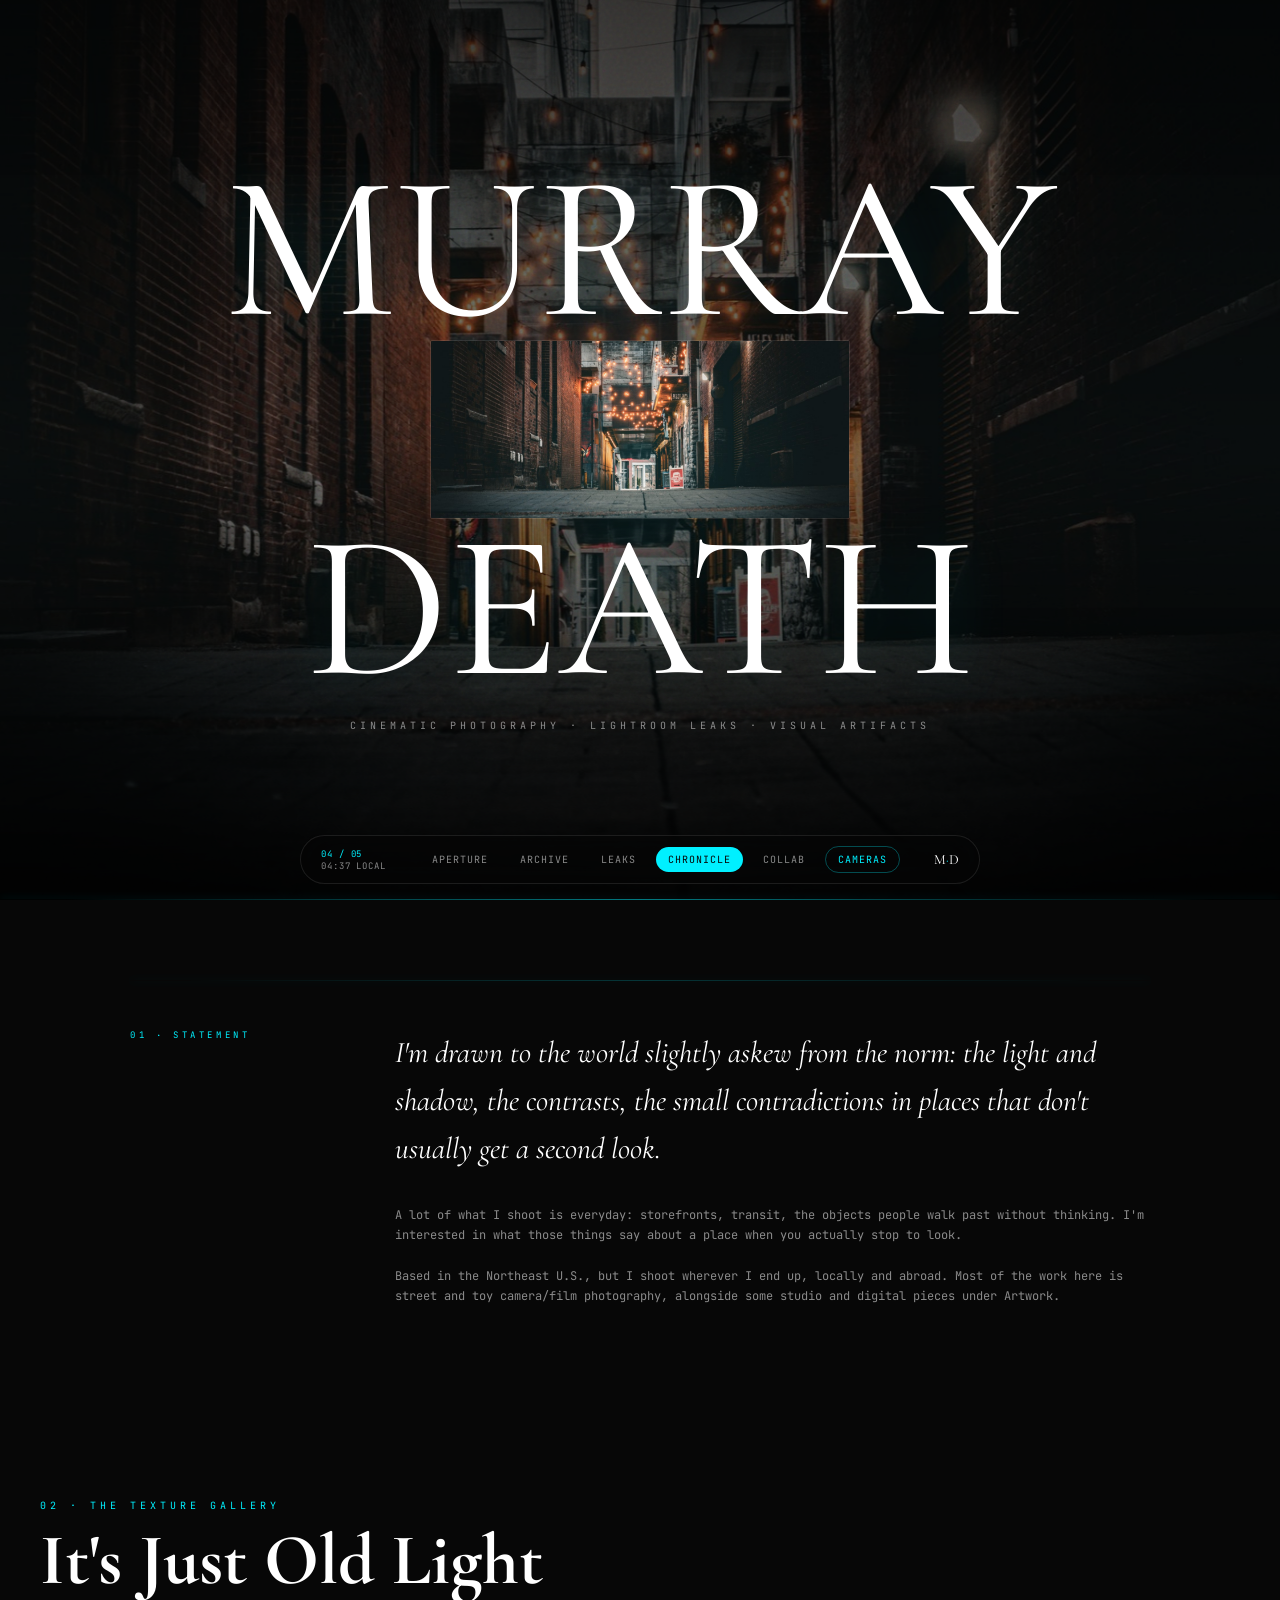
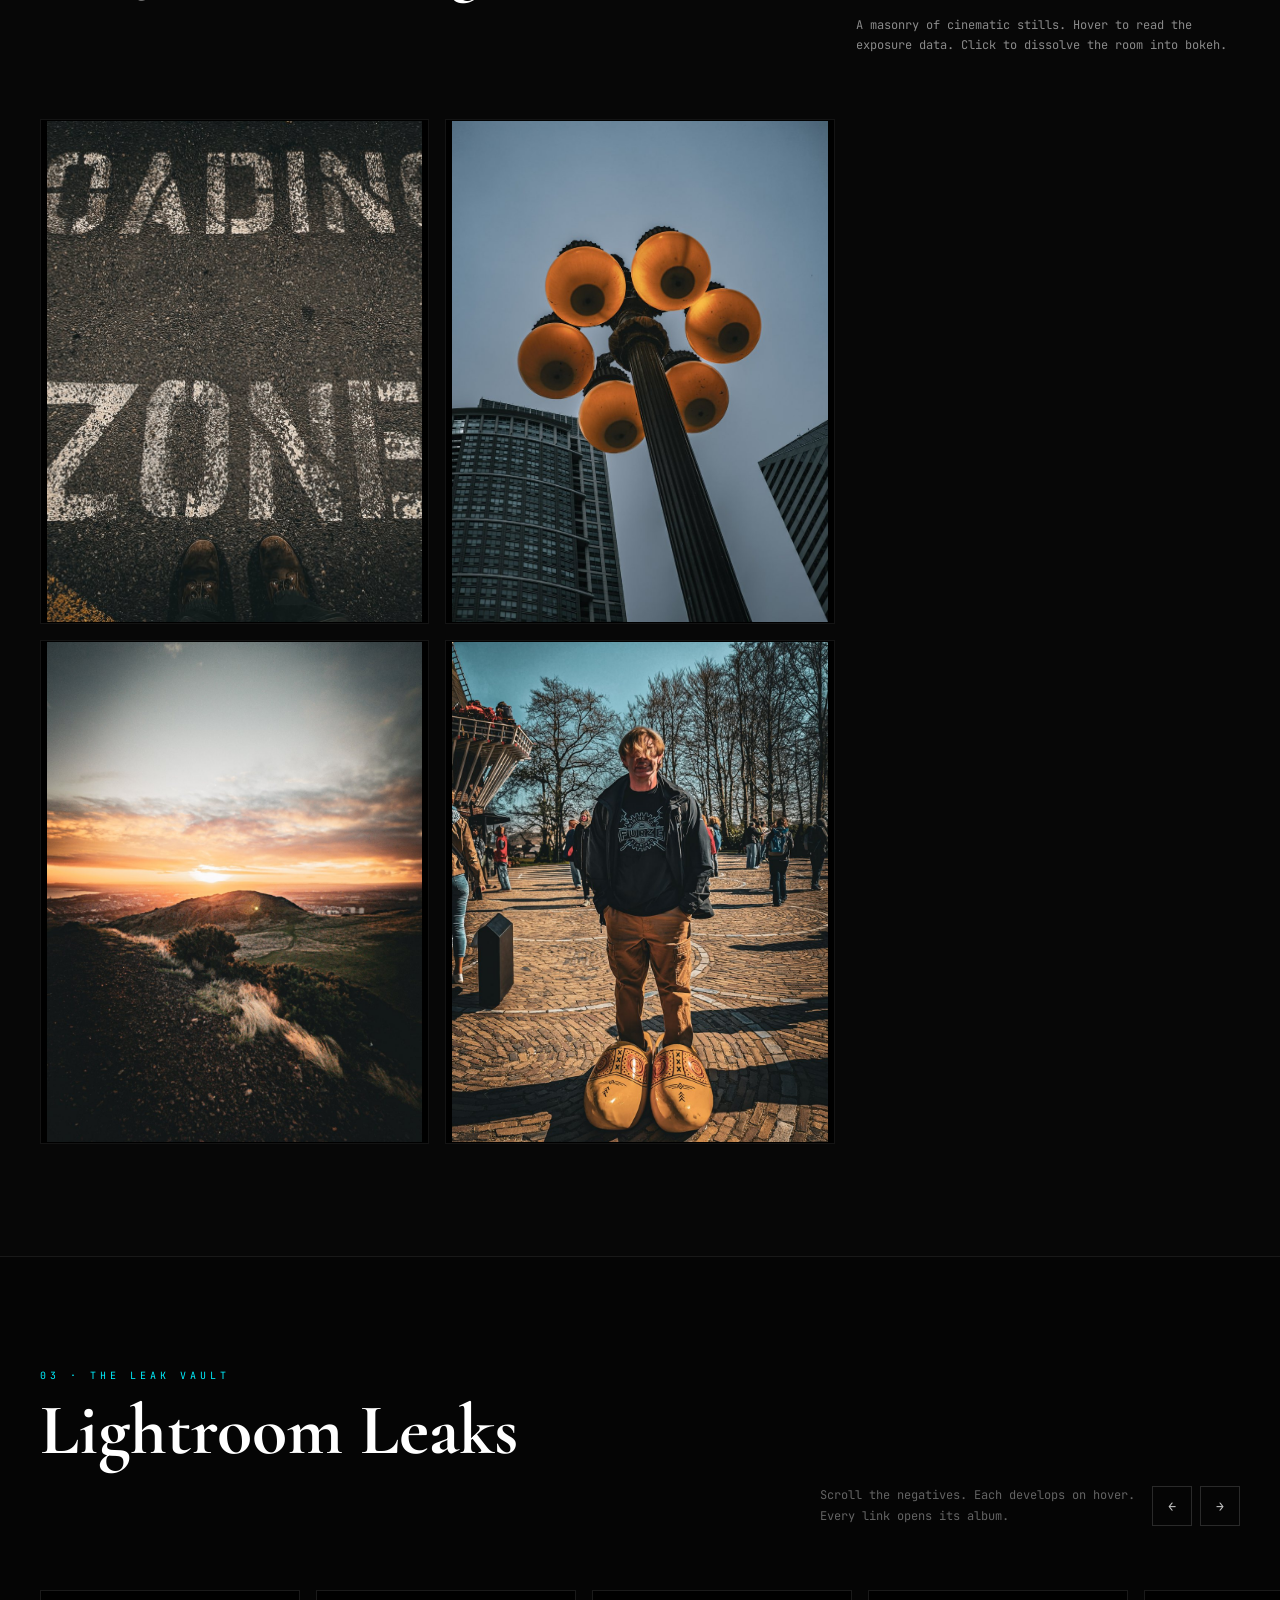
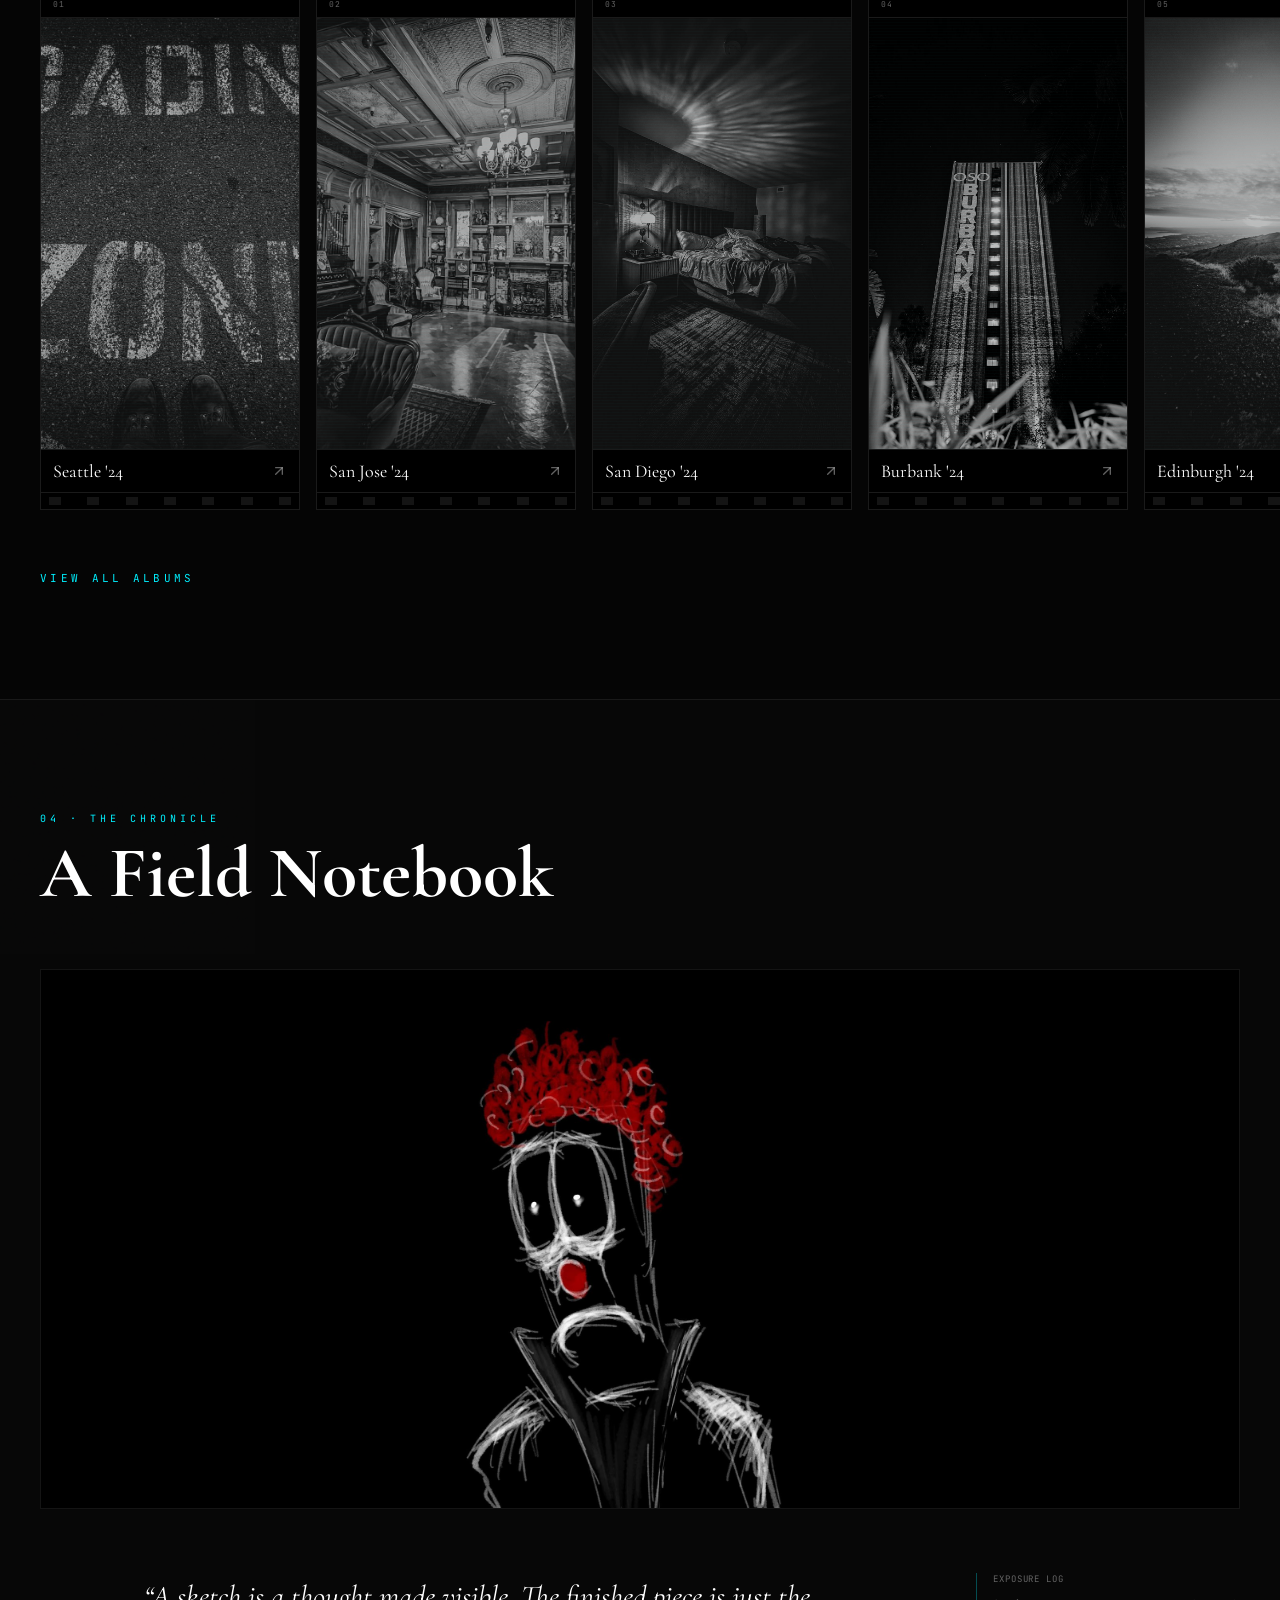
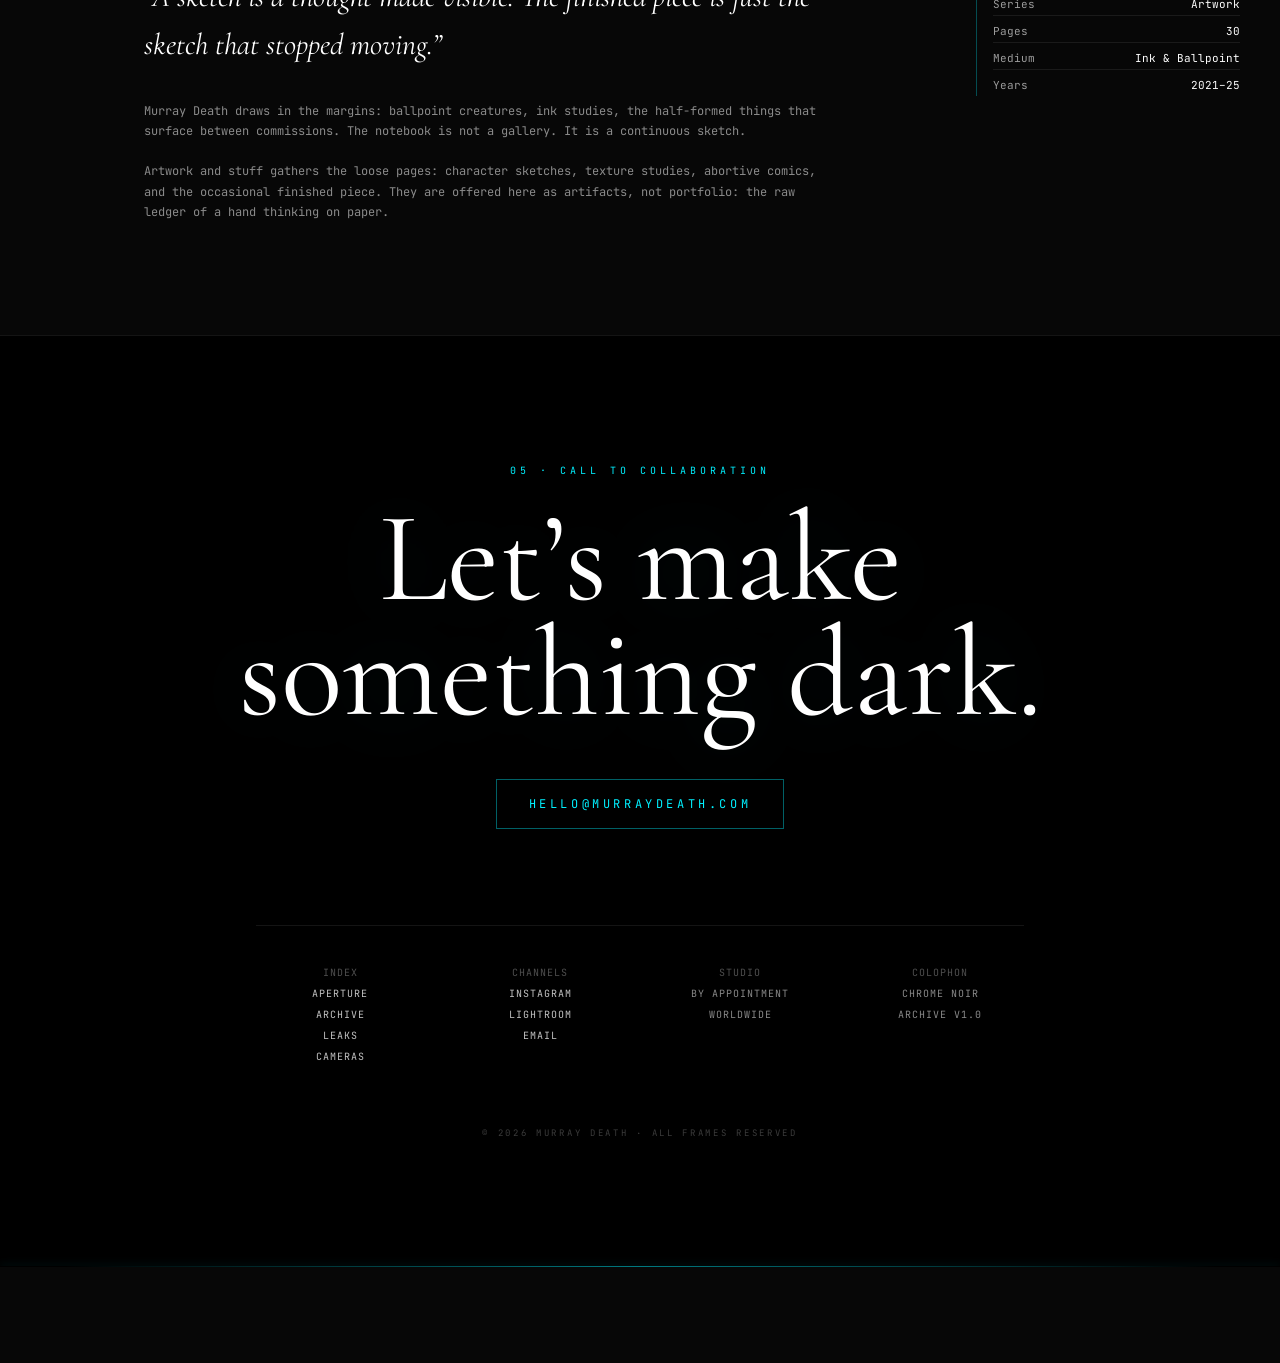
==== index.html @ f75fe33d "new new" ====
<!doctype html>
<html lang="en">
<head>
<meta charset="UTF-8" />
<meta name="viewport" content="width=device-width, initial-scale=1.0" />
<title>Murray Death: Cinematic Photography &amp; Visual Artifacts</title>
<meta name="description" content="Murray Death: cinematic street and film photography, Lightroom leaks, and visual artifacts. Moody, high-contrast archive of work shot across the U.S. and abroad." />
<link rel="stylesheet" href="https://murraydeathdesigns.github.io/assets/css/style.css" />
</head>
<body>

  <!-- Developing loader (first paint only) -->
  <div class="developing-loader">
    <div class="text-center">
      <div class="track"><div class="sweep"></div></div>
      <p>Developing</p>
    </div>
  </div>

  <div class="lens-flare" aria-hidden="true"></div>

  <!-- ================= 01 · Aperture Hero ================= -->
  <section id="aperture" class="hero grain-overlay">
    <div class="hero-bg">
      <img id="hero-bg-img" src="https://murraydeathdesigns.github.io/assets/images/hero/aperture.jpg" alt="Noir figure emerging from shadow" />
      <div class="fade"></div>
    </div>

    <div class="hero-content">
      <span class="hero-line top">MURRAY</span>
      <div class="hero-frame">
        <img id="hero-frame-img" src="https://murraydeathdesigns.github.io/assets/images/hero/aperture.jpg" alt="Aperture still" class="animate-develop" />
      </div>
      <span class="hero-line bottom">DEATH</span>
      <div class="hero-meta">Cinematic Photography &middot; Lightroom Leaks &middot; Visual Artifacts</div>
    </div>

    <div class="leak-border"></div>
  </section>

  <!-- ================= 01 · Statement ================= -->
  <section id="statement" class="statement grain-overlay wrap-narrow">
    <div class="leak-border" style="opacity:0.4"></div>
    <div class="statement-grid reveal in-view">
      <p class="statement-label">01 &middot; Statement</p>
      <div class="statement-copy">
        <p class="statement-quote">
          I'm drawn to the world slightly askew from the norm: the light and
          shadow, the contrasts, the small contradictions in places that
          don't usually get a second look.
        </p>
        <p class="body">
          A lot of what I shoot is everyday: storefronts, transit, the
          objects people walk past without thinking. I'm interested in what
          those things say about a place when you actually stop to look.
        </p>
        <p class="body">
          Based in the Northeast U.S., but I shoot wherever I end up,
          locally and abroad. Most of the work here is street and toy
          camera/film photography, alongside some studio and digital pieces
          under Artwork.
        </p>
      </div>
    </div>
  </section>

  <!-- ================= 02 · The Texture Gallery ================= -->
  <section id="archive" class="gallery grain-overlay wrap">
    <header class="gallery-header">
      <div>
        <p class="section-label">02 &middot; The Texture Gallery</p>
        <h2 class="section-heading">It's Just Old Light</h2>
      </div>
      <p class="gallery-intro">
        A masonry of cinematic stills. Hover to read the exposure data. Click
        to dissolve the room into bokeh.
      </p>
    </header>

    <div class="gallery-grid" id="gallery-grid"></div>
  </section>

  <!-- Lightbox for the Texture Gallery -->
  <div class="lightbox" id="lightbox">
    <div class="lightbox-backdrop">
      <img class="lightbox-bg-img" src="" alt="" />
      <div class="tint"></div>
    </div>
    <figure>
      <img class="lightbox-fig-img" src="" alt="" />
      <figcaption>
        <span class="name"></span>
        <span class="exif"></span>
      </figcaption>
    </figure>
    <button class="lightbox-close focus-ring" aria-label="Close"></button>
  </div>

  <!-- ================= 03 · The Leak Vault ================= -->
  <section id="leaks" class="vault grain-overlay">
    <header class="vault-header wrap">
      <div>
        <p class="section-label">03 &middot; The Leak Vault</p>
        <h2 class="section-heading">Lightroom Leaks</h2>
      </div>
      <div class="side">
        <p class="vault-intro">Scroll the negatives. Each develops on hover. Every link opens its album.</p>
        <div class="vault-scroll-btns">
          <button id="vault-prev" class="focus-ring" aria-label="Scroll left">&larr;</button>
          <button id="vault-next" class="focus-ring" aria-label="Scroll right">&rarr;</button>
        </div>
      </div>
    </header>

    <div class="vault-scroller hide-scrollbar" id="vault-scroller"></div>

    <div class="vault-more wrap">
      <a href="https://lightroom.adobe.com" target="_blank" rel="noopener noreferrer" class="focus-ring">
        View All Albums
      </a>
    </div>
  </section>

  <!-- ================= 04 · The Chronicle ================= -->
  <section id="chronicle" class="chronicle grain-overlay wrap">
    <header>
      <p class="section-label">04 &middot; The Chronicle</p>
      <h2 class="section-heading">A Field Notebook</h2>
    </header>

    <figure class="chronicle-frame reveal in-view" id="chronicle-frame">
      <!-- slides injected by home.js -->
      <div class="scanlines" style="position:absolute;inset:0;opacity:0.2;pointer-events:none;"></div>
      <figcaption id="chronicle-caption">Frame 001 &middot; Artwork</figcaption>
      <div class="chronicle-dots" id="chronicle-dots"></div>
    </figure>

    <div class="chronicle-body">
      <div class="chronicle-text">
        <p class="pull-quote">&ldquo;A sketch is a thought made visible. The finished piece is just the sketch that stopped moving.&rdquo;</p>
        <p class="body">
          Murray Death draws in the margins: ballpoint creatures, ink
          studies, the half-formed things that surface between commissions.
          The notebook is not a gallery. It is a continuous sketch.
        </p>
        <p class="body">
          Artwork and stuff gathers the loose pages: character sketches,
          texture studies, abortive comics, and the occasional finished
          piece. They are offered here as artifacts, not portfolio: the raw
          ledger of a hand thinking on paper.
        </p>
      </div>
      <aside class="chronicle-aside">
        <div class="log">
          <p class="log-title">Exposure Log</p>
          <ul>
            <li><span>Series</span><span class="val">Artwork</span></li>
            <li><span>Pages</span><span class="val" id="chronicle-pages">25</span></li>
            <li><span>Medium</span><span class="val">Ink &amp; Ballpoint</span></li>
            <li><span>Years</span><span class="val">2021&ndash;25</span></li>
          </ul>
        </div>
      </aside>
    </div>
  </section>

  <!-- ================= 05 · Collaboration Footer ================= -->
  <footer id="collaborate" class="site-footer grain-overlay">
    <div class="inner">
      <p class="section-label">05 &middot; Call to Collaboration</p>
      <h2 class="reveal in-view">Let&rsquo;s make<br />something dark.</h2>

      <a href="mailto:hello@murraydeath.com" class="footer-cta focus-ring">
        hello@murraydeath.com
      </a>

      <div class="footer-grid">
        <div class="col">
          <span class="label">Index</span>
          <a href="#aperture" class="focus-ring">Aperture</a>
          <a href="#archive" class="focus-ring">Archive</a>
          <a href="#leaks" class="focus-ring">Leaks</a>
          <a href="https://murraydeathdesigns.github.io/assets/cameras.html" class="focus-ring">Cameras</a>
        </div>
        <div class="col">
          <span class="label">Channels</span>
          <a href="https://www.instagram.com/murraydeath" target="_blank" rel="noopener noreferrer" class="focus-ring">Instagram</a>
          <a href="https://lightroom.adobe.com" target="_blank" rel="noopener noreferrer" class="focus-ring">Lightroom</a>
          <a href="mailto:hello@murraydeath.com" class="focus-ring">Email</a>
        </div>
        <div class="col">
          <span class="label">Studio</span>
          <span class="muted">By appointment</span>
          <span class="muted">Worldwide</span>
        </div>
        <div class="col">
          <span class="label">Colophon</span>
          <span class="muted">Chrome Noir</span>
          <span class="muted">Archive v1.0</span>
        </div>
      </div>

      <p class="copyright" id="copyright">&copy; 2026 Murray Death &middot; All frames reserved</p>
    </div>
    <div class="leak-border"></div>
  </footer>

  <!-- ================= Command Bar ================= -->
  <nav class="command-bar">
    <div class="bar glass-bar">
      <div class="meta">
        <span class="idx text-leak">01 / 05</span>
        <span class="clock"></span>
      </div>
      <div class="nav">
        <a href="#aperture" data-section="aperture" class="focus-ring">Aperture</a>
        <a href="#archive" data-section="archive" class="focus-ring">Archive</a>
        <a href="#leaks" data-section="leaks" class="focus-ring">Leaks</a>
        <a href="#chronicle" data-section="chronicle" class="focus-ring">Chronicle</a>
        <a href="#collaborate" data-section="collaborate" class="focus-ring">Collab</a>
        <a href="https://murraydeathdesigns.github.io/assets/cameras.html" class="focus-ring cameras-link">Cameras</a>
      </div>
      <div class="brand">M<span class="text-leak">&middot;</span>D</div>
    </div>
  </nav>

  <div style="height:6rem"></div>

  <script src="https://murraydeathdesigns.github.io/assets/js/icons.js"></script>
  <script src="https://murraydeathdesigns.github.io/assets/js/data.js"></script>
  <script src="https://murraydeathdesigns.github.io/assets/js/main.js"></script>
  <script src="https://murraydeathdesigns.github.io/assets/js/home.js"></script>
  <script>
    document.getElementById("chronicle-pages").textContent = CHRONICLE_SLIDES.length;
    document.getElementById("copyright").innerHTML =
      "&copy; " + new Date().getFullYear() + " Murray Death &middot; All frames reserved";
  </script>
</body>
</html>
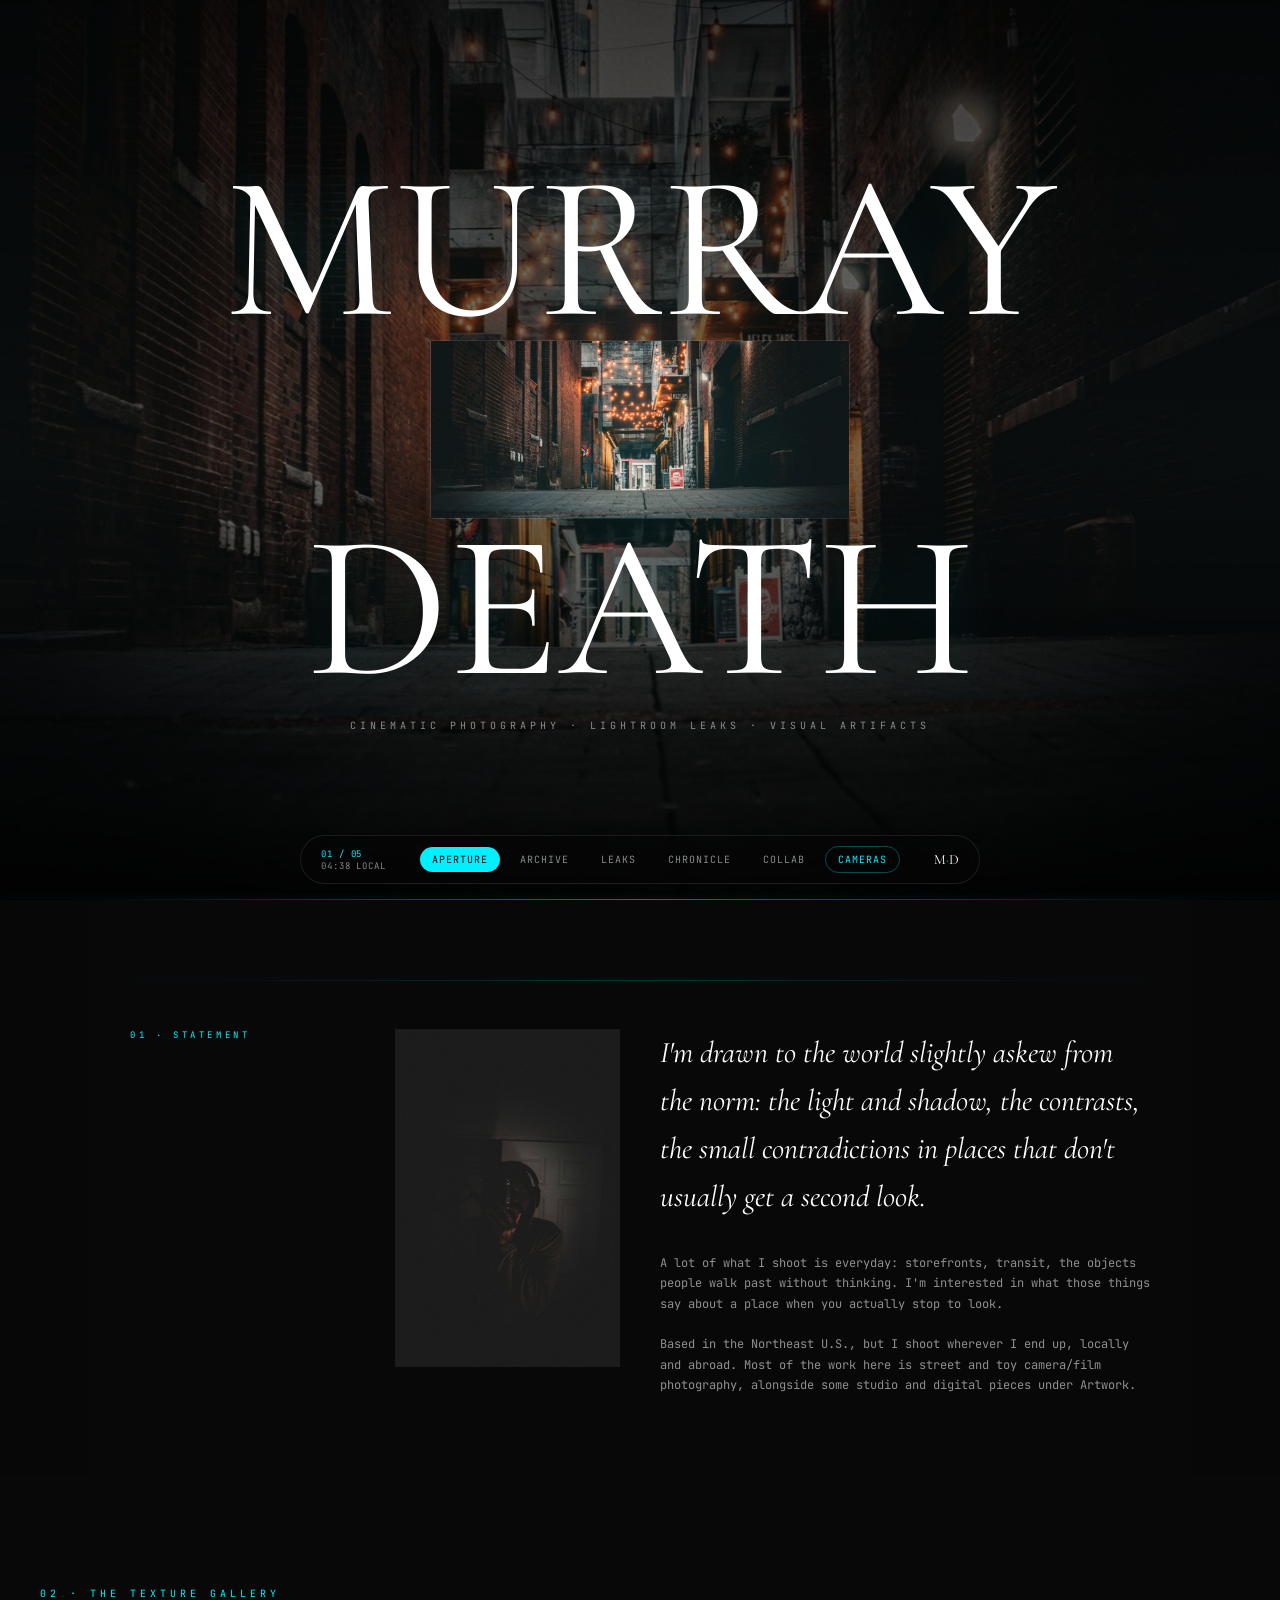
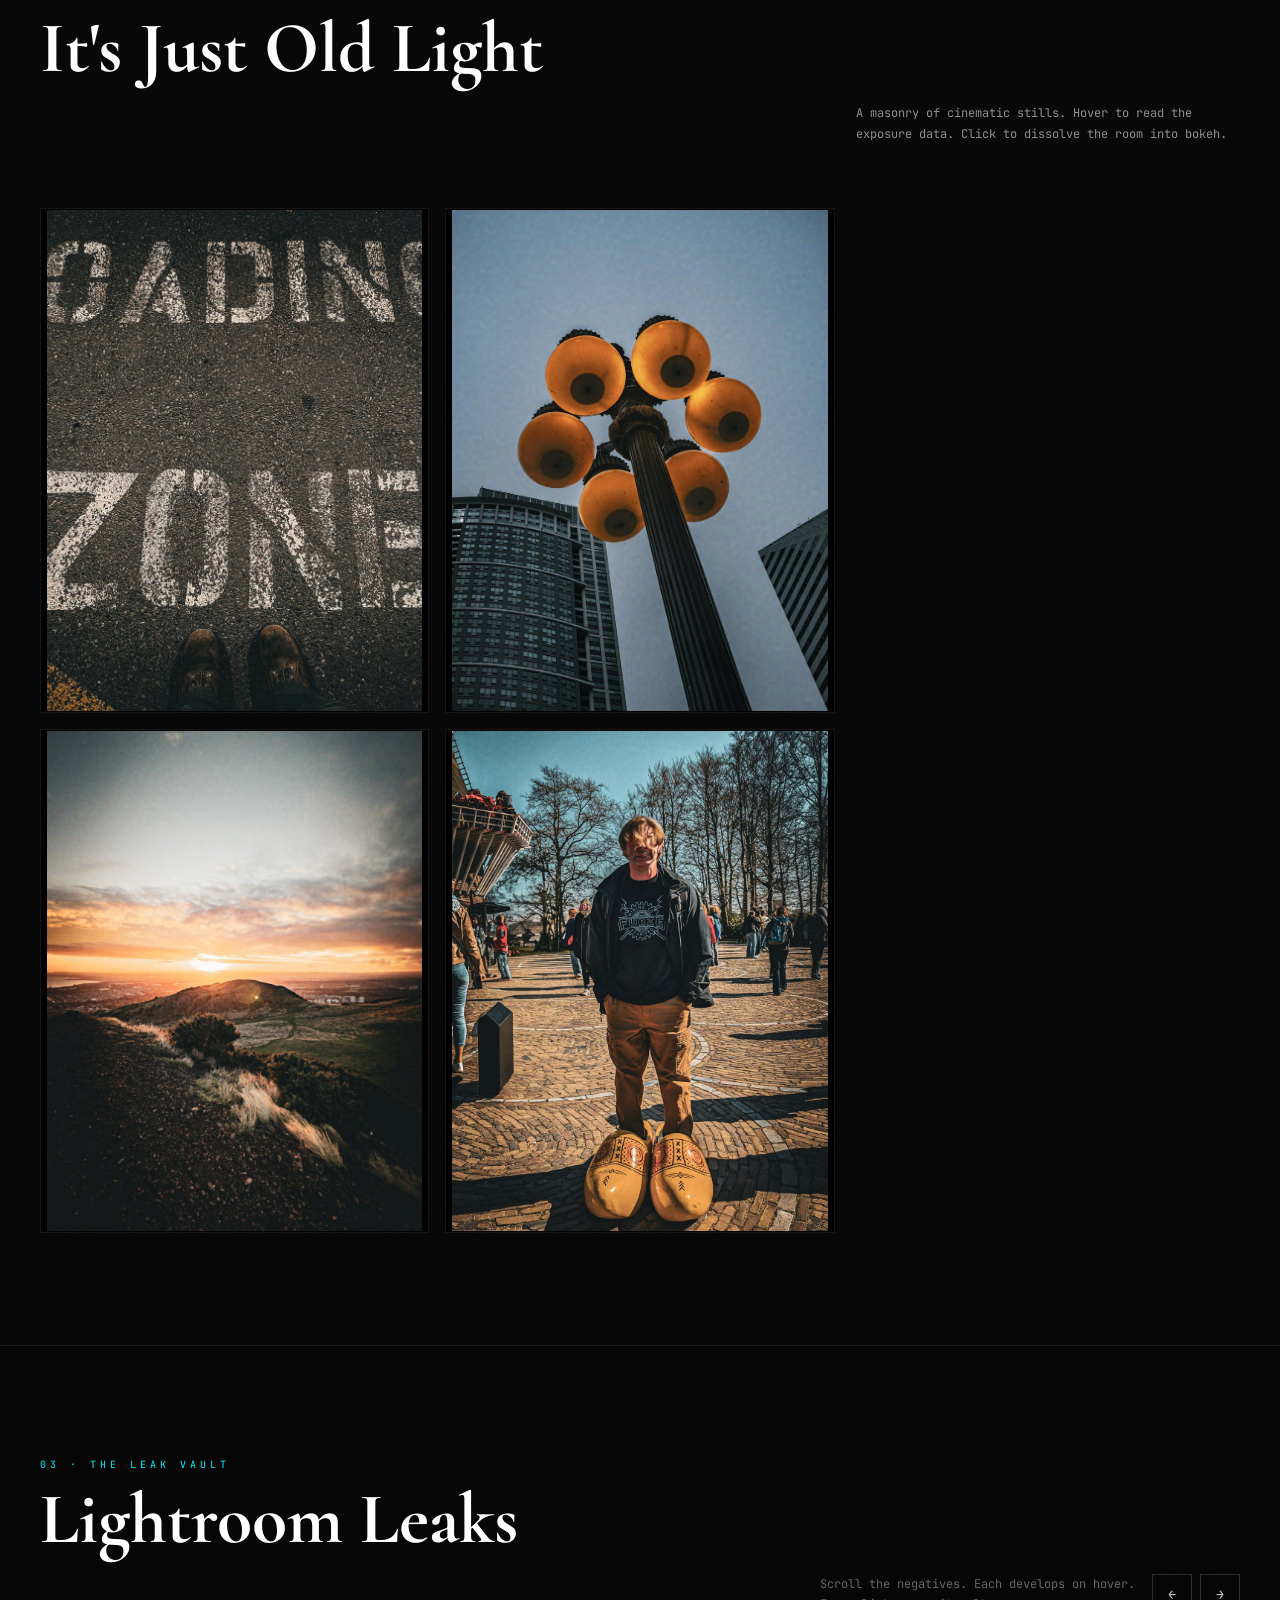
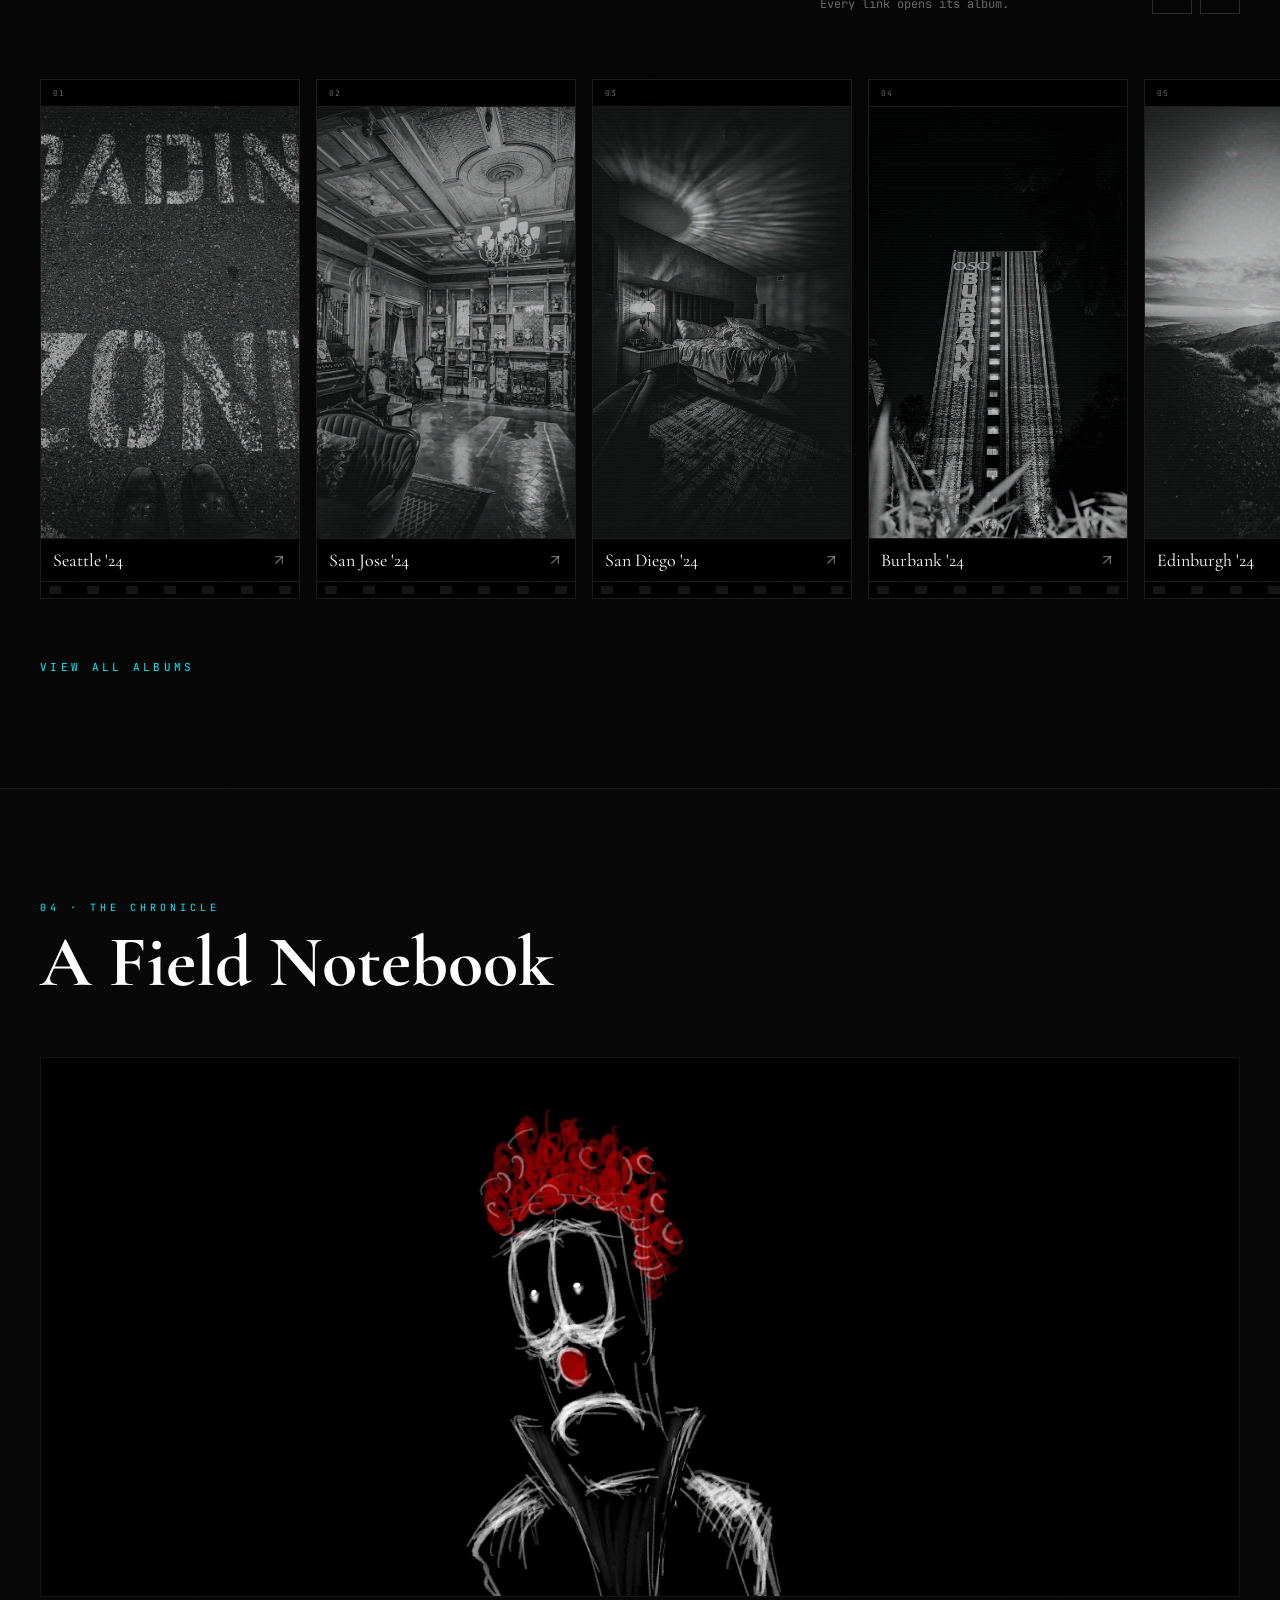
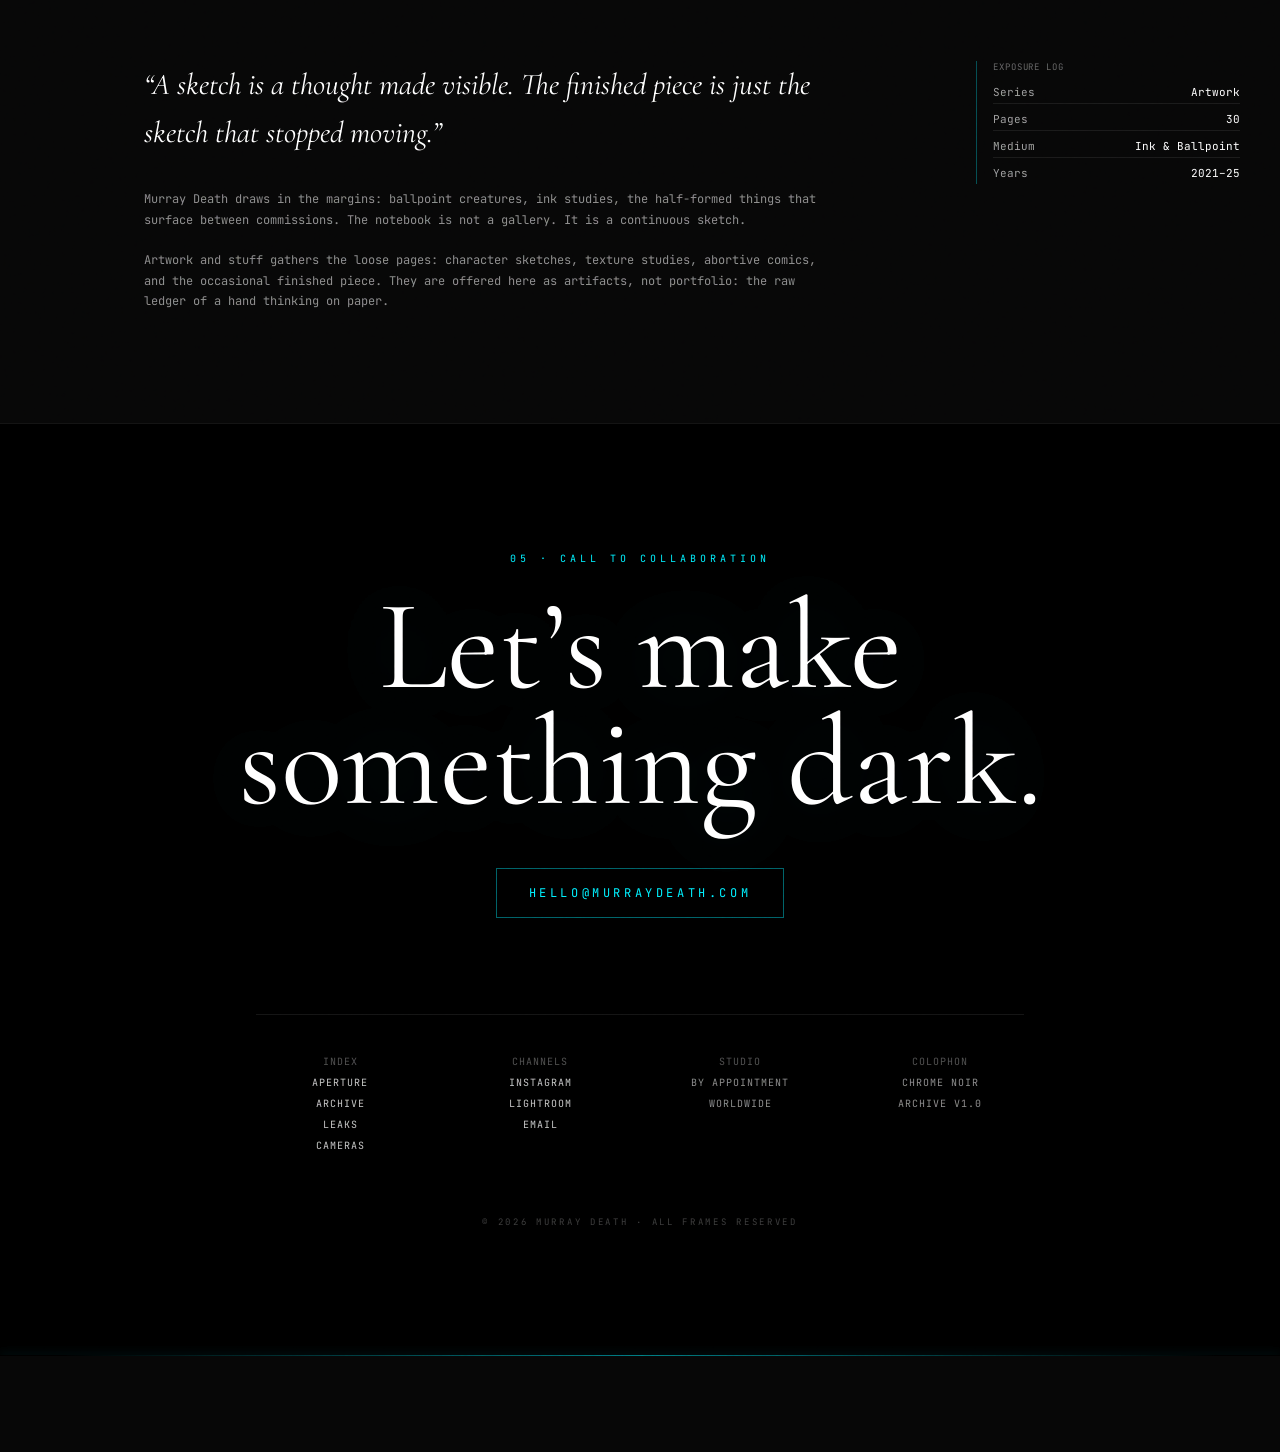
==== commit 220e533b: "add pic" ====
--- a/index.html
+++ b/index.html
@@ -43,6 +43,10 @@
     <div class="leak-border" style="opacity:0.4"></div>
     <div class="statement-grid reveal in-view">
       <p class="statement-label">01 &middot; Statement</p>
+      <figure class="statement-portrait" tabindex="0">
+        <img src="https://murraydeathdesigns.github.io/assets/images/statement/portrait.jpg" alt="Murray Death, self-portrait" class="statement-portrait-img base-img" />
+        <img src="https://murraydeathdesigns.github.io/assets/images/statement/portrait-hover.jpg" alt="" aria-hidden="true" class="statement-portrait-img hover-img" />
+      </figure>
       <div class="statement-copy">
         <p class="statement-quote">
           I'm drawn to the world slightly askew from the norm: the light and
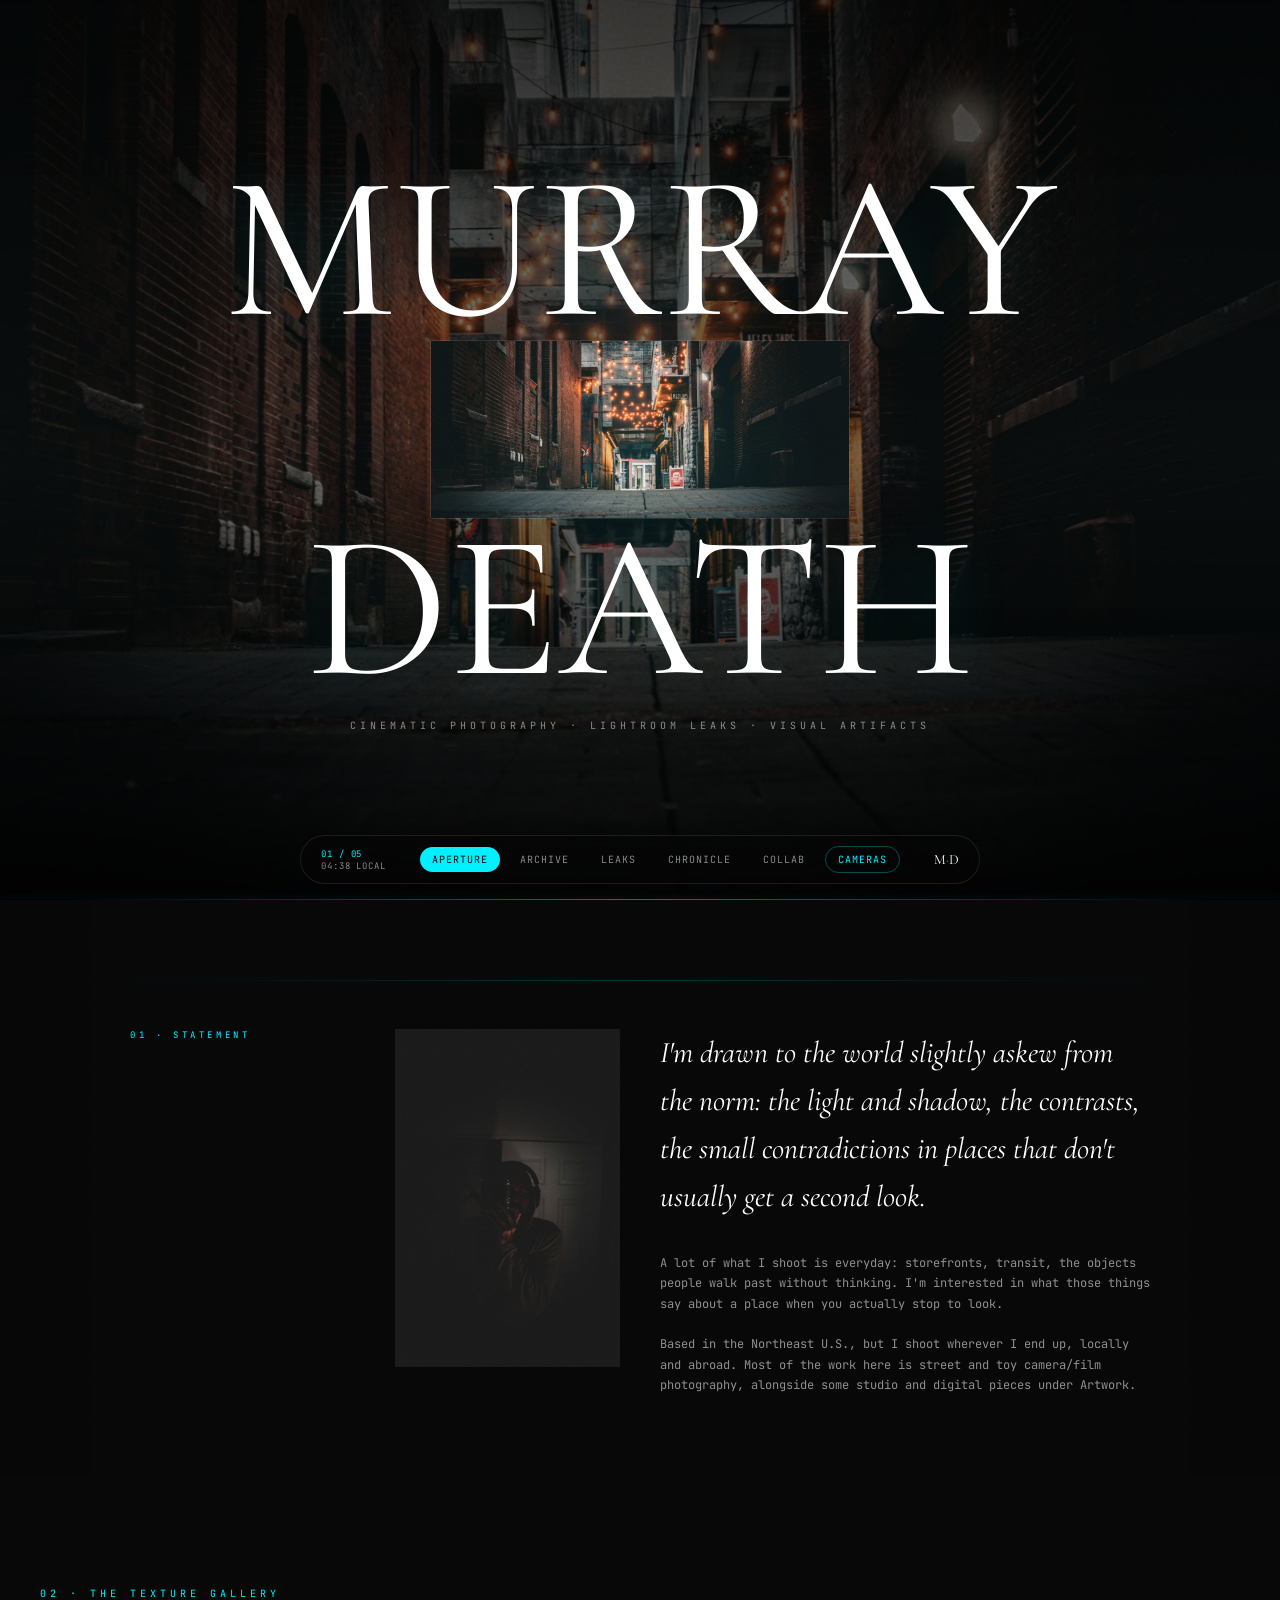
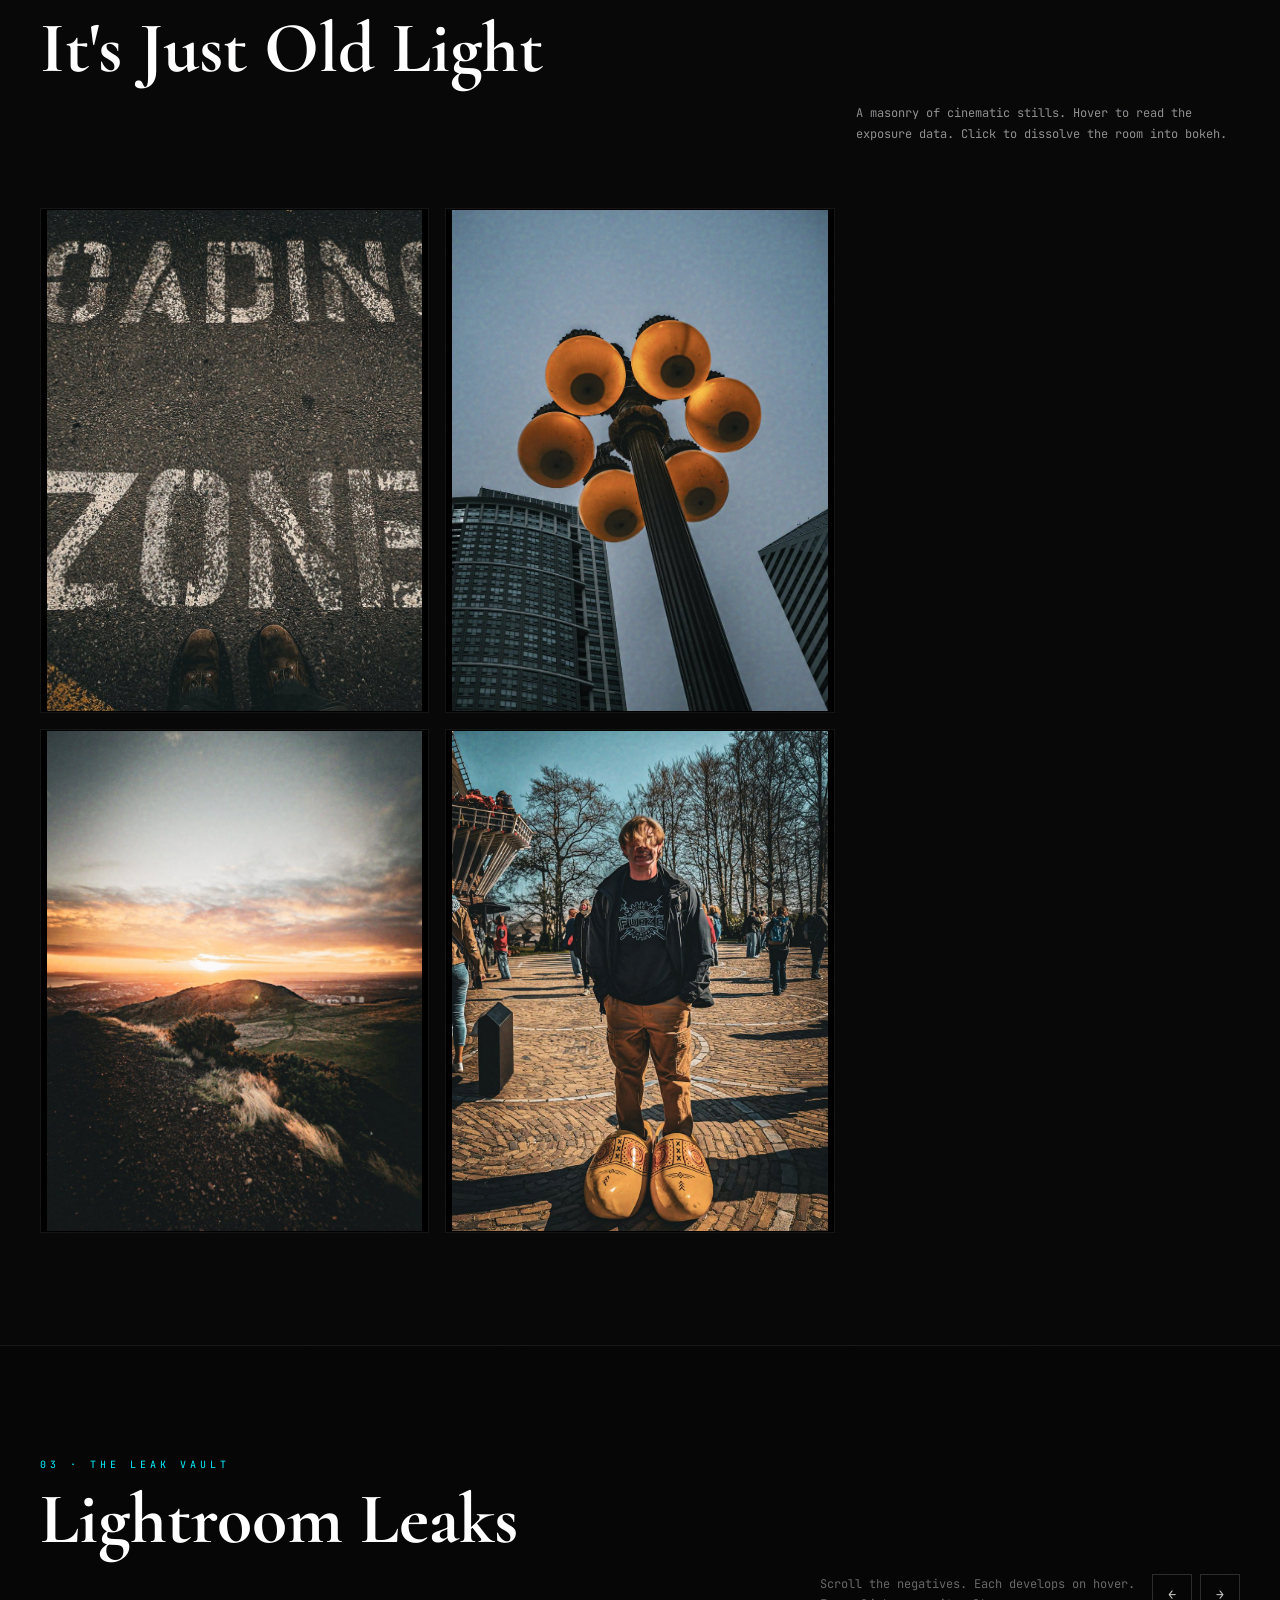
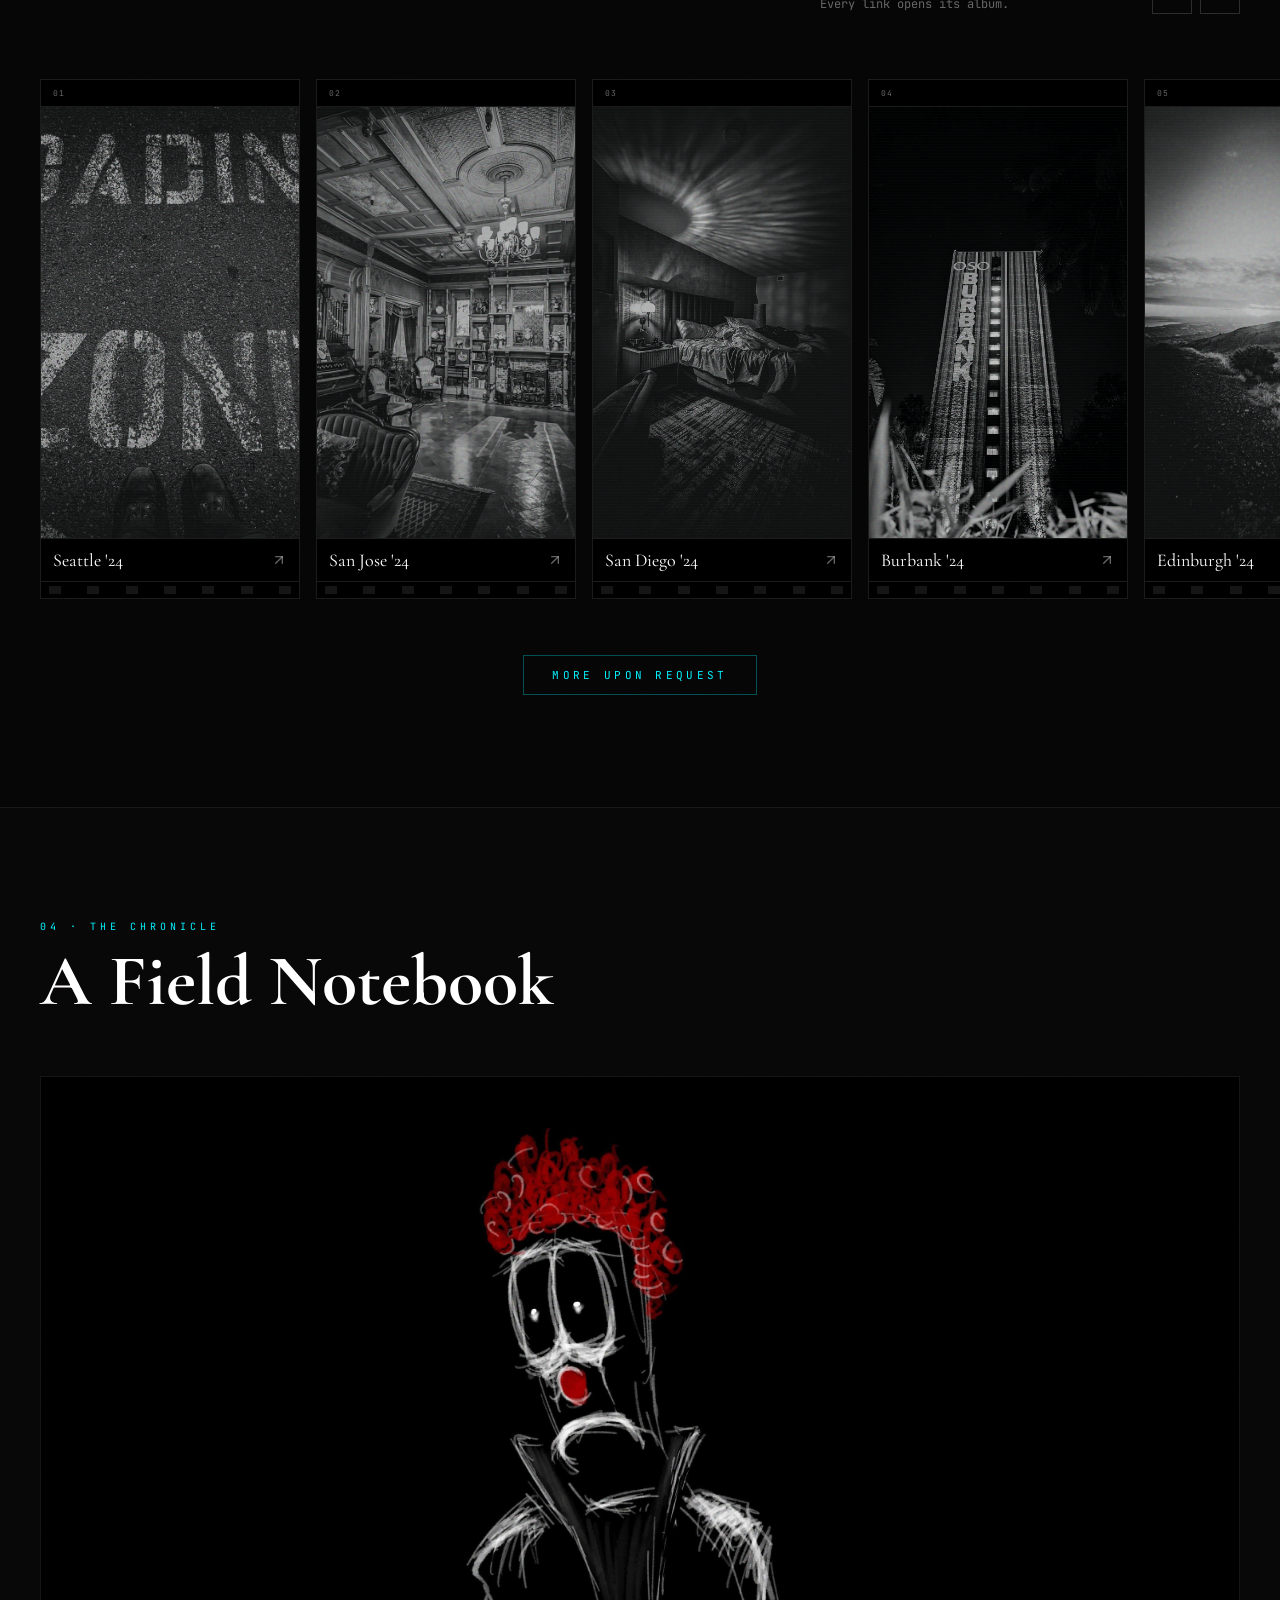
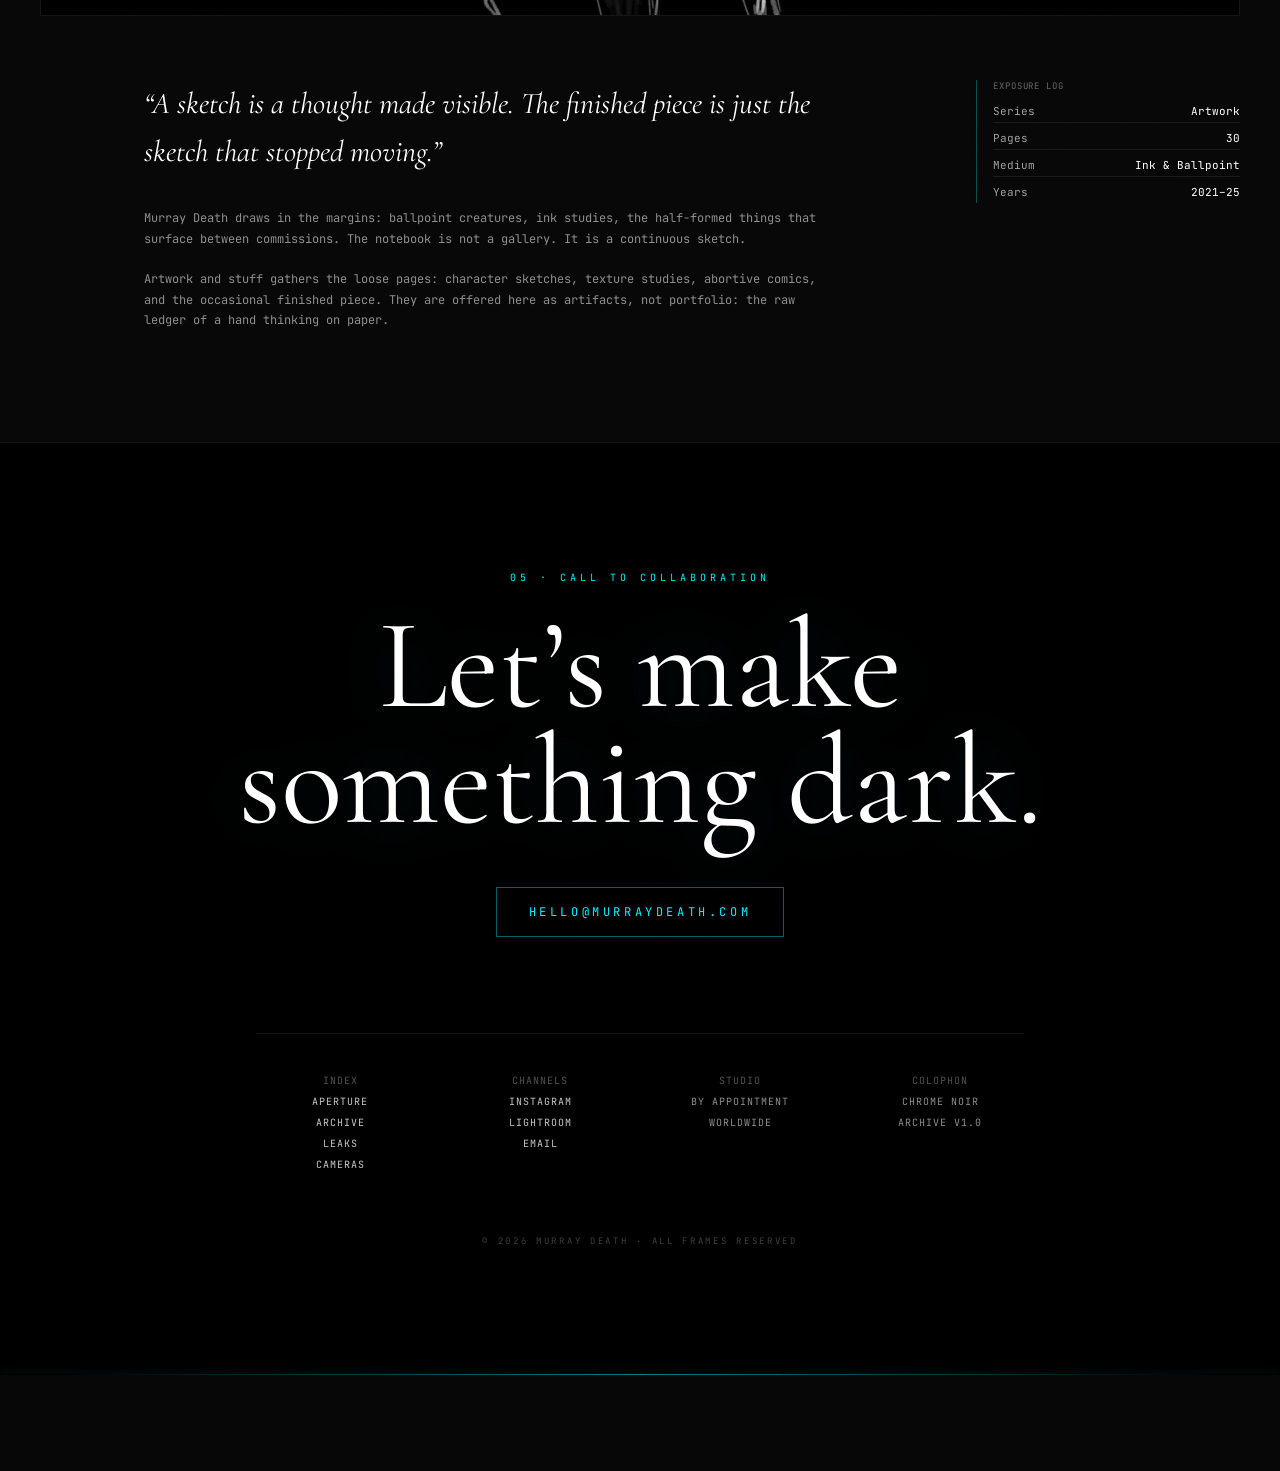
==== commit bd475d1f: "removed adobe link" ====
--- a/index.html
+++ b/index.html
@@ -119,8 +119,8 @@
     <div class="vault-scroller hide-scrollbar" id="vault-scroller"></div>
 
     <div class="vault-more wrap">
-      <a href="https://lightroom.adobe.com" target="_blank" rel="noopener noreferrer" class="focus-ring">
-        View All Albums
+      <a href="#collaborate" class="vault-more-cta focus-ring">
+        More Upon Request
       </a>
     </div>
   </section>
